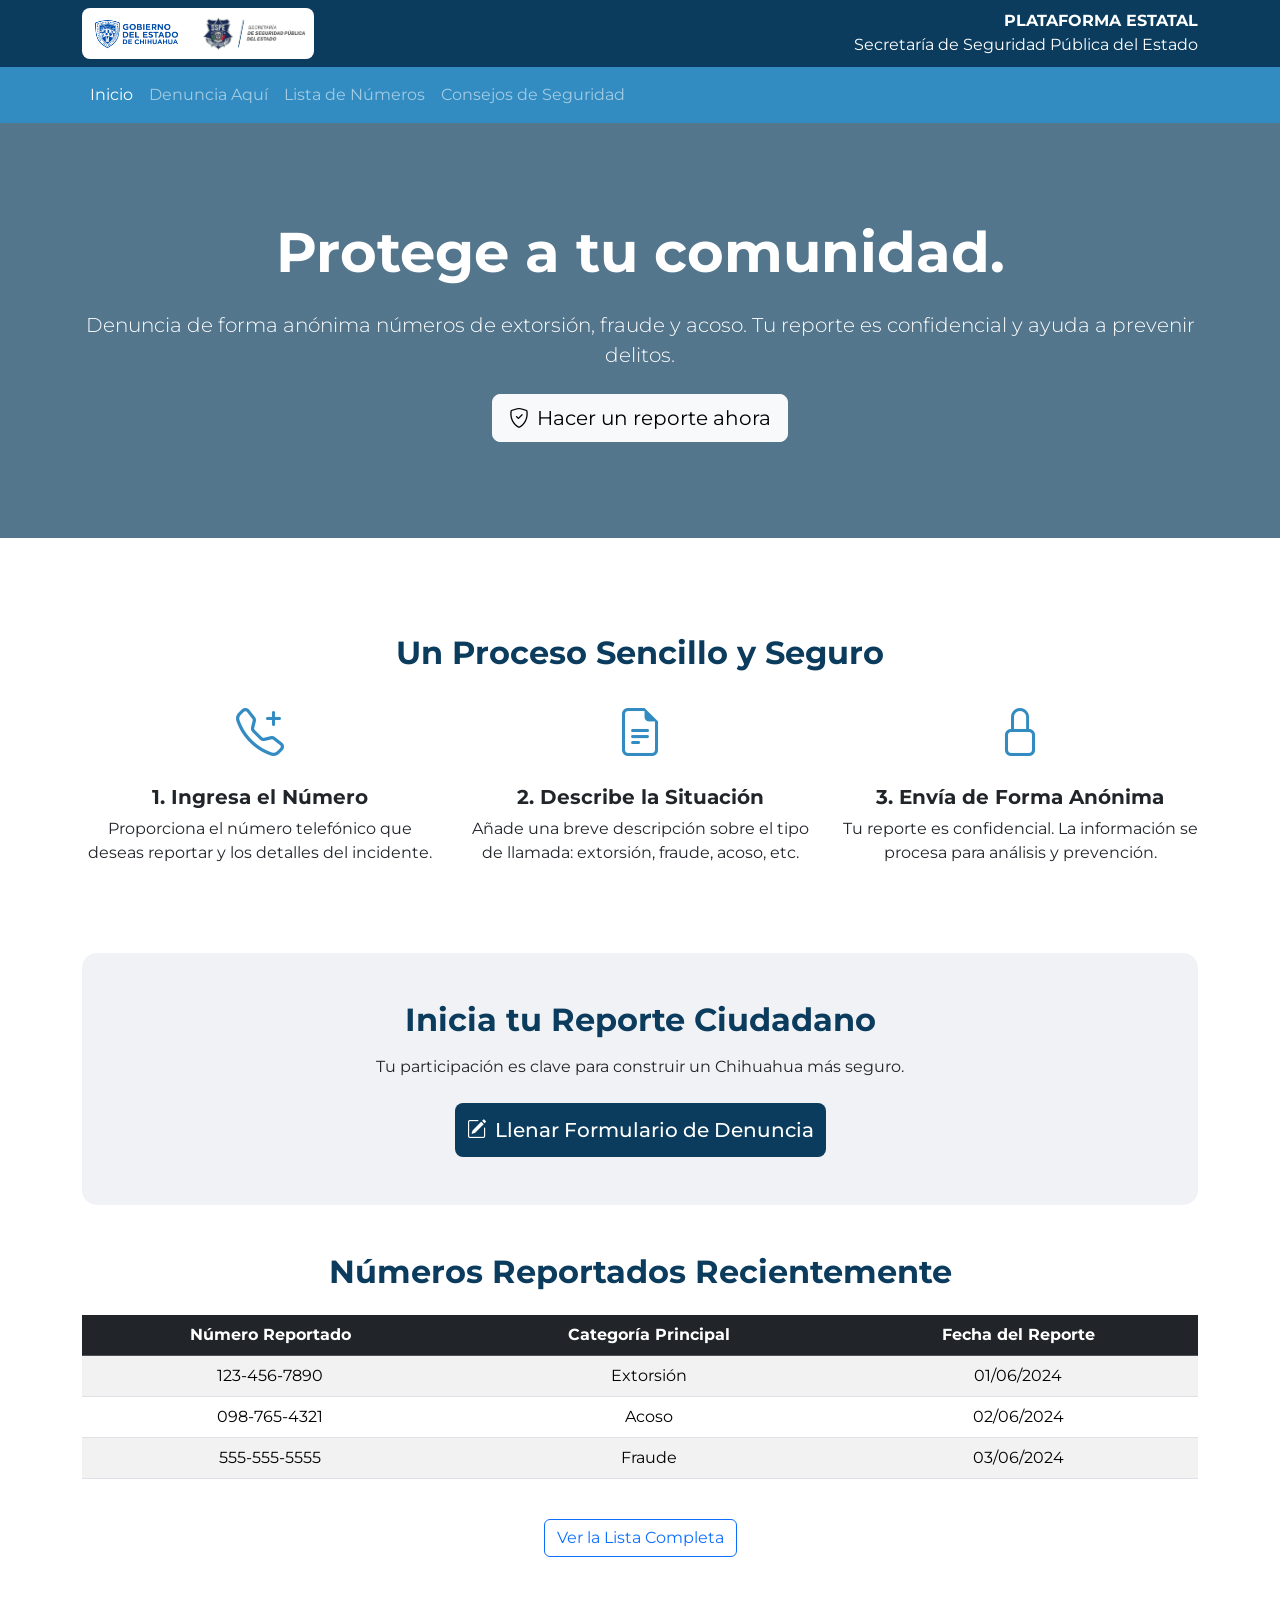
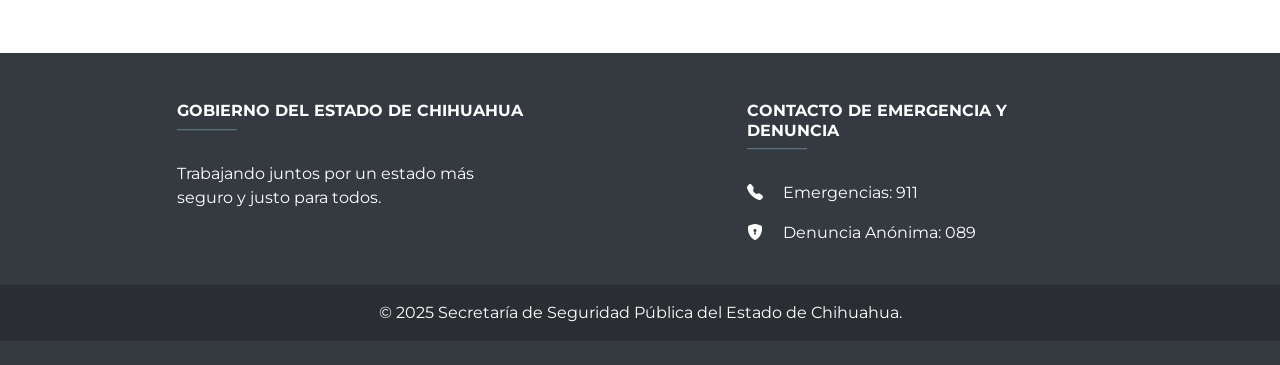
==== front/index.html @ 3df794d0 "Moviendo front end" ====
<!DOCTYPE html>
<html lang="es">
  <head>
    <meta charset="UTF-8" />
    <meta name="viewport" content="width=device-width, initial-scale=1.0" />
    <title>Plataforma de Denuncia Ciudadana | SSPE Chihuahua</title>

    <link href="https://cdn.jsdelivr.net/npm/bootstrap@5.3.3/dist/css/bootstrap.min.css" rel="stylesheet" />
    <link rel="stylesheet" href="https://cdn.jsdelivr.net/npm/bootstrap-icons@1.11.3/font/bootstrap-icons.css" />

    <link href="../css/style.css" rel="stylesheet" />
    <style>
      :root {
        --chihuahua-blue-dark: #0b3c5d;
        --chihuahua-blue-light: #328cc1;
        --chihuahua-gray: #f0f2f5;
        --bs-primary: var(--chihuahua-blue-dark);
        --bs-primary-rgb: 11, 60, 93;
      }

      body {
        font-family: "Montserrat", sans-serif;
        background-color: #fff;
      }

      .header-main {
        background-color: var(--chihuahua-blue-dark);
      }

      .navbar-brand img {
        max-height: 45px;
      }

      .hero-section {
        background-image: linear-gradient(rgba(11, 60, 93, 0.7), rgba(11, 60, 93, 0.7)), url("https://via.placeholder.com/1920x600.png?text=Centro+de+Mando+-+Chihuahua");
        background-size: cover;
        background-position: center;
        color: white;
        padding: 6rem 0;
      }

      .hero-section h1 {
        font-weight: 700;
      }

      .section-title {
        font-weight: 700;
        color: var(--chihuahua-blue-dark);
      }

      .feature-icon {
        font-size: 3rem;
        color: var(--chihuahua-blue-light);
      }

      .table-hover tbody tr:hover {
        background-color: var(--chihuahua-gray);
      }

      .footer-dark {
        background-color: #343a40;
        color: white;
      }

      .modal-header {
        background-color: var(--chihuahua-blue-dark);
        color: white;
      }

      .btn-primary {
        background-color: var(--chihuahua-blue-dark);
        border: none;
      }
      .btn-primary:hover {
        background-color: var(--chihuahua-blue-light);
      }
      .logo-container {
        background-color: white;
        padding: 0.5rem;
        border-radius: 8px;
      }

      .logo-container img {
        max-height: 35px;
      }
    </style>
    <link rel="preconnect" href="https://fonts.googleapis.com" />
    <link rel="preconnect" href="https://fonts.gstatic.com" crossorigin />
    <link href="https://fonts.googleapis.com/css2?family=Montserrat:wght@400;700&display=swap" rel="stylesheet" />
  </head>
  <body>
    <header class="header-main text-white py-2">
      <div class="container d-flex justify-content-between align-items-center">
        <a class="navbar-brand" href="#">
          <div class="logo-container d-flex align-items-center">
            <img src="../images/logo-chihuahua.png" alt="Logo Gobierno del Estado de Chihuahua" class="me-3" />
            <img src="../images/sspe logo.png" alt="Logo SSPE" />
          </div>
        </a>
        <div class="text-end d-none d-lg-block">
          <span class="fw-bold">PLATAFORMA ESTATAL</span><br />
          <span>Secretaría de Seguridad Pública del Estado</span>
        </div>
      </div>
    </header>

    <nav class="navbar navbar-expand-lg navbar-dark" style="background-color: var(--chihuahua-blue-light)">
      <div class="container">
        <button class="navbar-toggler" type="button" data-bs-toggle="collapse" data-bs-target="#navbarNav">
          <span class="navbar-toggler-icon"></span>
        </button>
        <div class="collapse navbar-collapse" id="navbarNav">
          <ul class="navbar-nav me-auto mb-2 mb-lg-0">
            <li class="nav-item"><a class="nav-link active" href="#">Inicio</a></li>
            <li class="nav-item"><a class="nav-link" href="#denuncia">Denuncia Aquí</a></li>
            <li class="nav-item"><a class="nav-link" href="#lista-numeros">Lista de Números</a></li>
            <li class="nav-item"><a class="nav-link" href="../front/consejos.html">Consejos de Seguridad</a></li>
          </ul>
        </div>
      </div>
    </nav>

    <section class="hero-section text-center">
      <div class="container">
        <h1 class="display-4">Protege a tu comunidad.</h1>
        <p class="lead my-4">Denuncia de forma anónima números de extorsión, fraude y acoso. Tu reporte es confidencial y ayuda a prevenir delitos.</p>
        <a href="#denuncia" class="btn btn-light btn-lg"> <i class="bi bi-shield-check me-2"></i>Hacer un reporte ahora </a>
      </div>
    </section>

    <main class="container my-5">
      <section id="como-funciona" class="text-center py-5">
        <h2 class="section-title mb-4">Un Proceso Sencillo y Seguro</h2>
        <div class="row">
          <div class="col-md-4 mb-4">
            <div class="feature-icon mb-3"><i class="bi bi-telephone-plus"></i></div>
            <h5 class="fw-bold">1. Ingresa el Número</h5>
            <p>Proporciona el número telefónico que deseas reportar y los detalles del incidente.</p>
          </div>
          <div class="col-md-4 mb-4">
            <div class="feature-icon mb-3"><i class="bi bi-file-earmark-text"></i></div>
            <h5 class="fw-bold">2. Describe la Situación</h5>
            <p>Añade una breve descripción sobre el tipo de llamada: extorsión, fraude, acoso, etc.</p>
          </div>
          <div class="col-md-4 mb-4">
            <div class="feature-icon mb-3"><i class="bi bi-lock"></i></div>
            <h5 class="fw-bold">3. Envía de Forma Anónima</h5>
            <p>Tu reporte es confidencial. La información se procesa para análisis y prevención.</p>
          </div>
        </div>
      </section>

      <section id="denuncia" class="text-center py-5" style="background-color: var(--chihuahua-gray); border-radius: 15px">
        <h2 class="section-title">Inicia tu Reporte Ciudadano</h2>
        <p class="mt-3 mb-4">Tu participación es clave para construir un Chihuahua más seguro.</p>
        <button type="button" class="btn btn-primary btn-lg" id="btn-iniciar-reporte"><i class="bi bi-pencil-square me-2"></i>Llenar Formulario de Denuncia</button>
      </section>

      <section id="lista-numeros" class="py-5">
        <h2 class="section-title text-center mb-4">Números Reportados Recientemente</h2>
        <div class="table-responsive">
          <table class="table table-hover table-striped text-center">
            <thead class="table-dark">
              <tr>
                <th>Número Reportado</th>
                <th>Categoría Principal</th>
                <th>Fecha del Reporte</th>
              </tr>
            </thead>
            <tbody>
              <tr>
                <td>123-456-7890</td>
                <td>Extorsión</td>
                <td>01/06/2024</td>
              </tr>
              <tr>
                <td>098-765-4321</td>
                <td>Acoso</td>
                <td>02/06/2024</td>
              </tr>
              <tr>
                <td>555-555-5555</td>
                <td>Fraude</td>
                <td>03/06/2024</td>
              </tr>
            </tbody>
          </table>
        </div>
        <div class="text-center mt-4">
          <a href="../front/incidencias.html" class="btn btn-outline-primary">Ver la Lista Completa</a>
        </div>
      </section>
    </main>

    <div class="modal fade" id="adminReporteModal" tabindex="-1" aria-labelledby="adminWizardModalLabel" aria-hidden="true">
      <div class="modal-dialog modal-dialog-centered modal-lg">
        <div class="modal-content">
          <div class="modal-header">
            <div>
              <h5 class="modal-title" id="adminWizardModalLabel">Registro de Reporte</h5>
              <p class="mb-0 small">Completa los pasos para registrar un reporte.</p>
            </div>
            <button type="button" class="btn-close btn-close-white" data-bs-dismiss="modal" aria-label="Cerrar"></button>
          </div>

          <div class="modal-body">
            <!-- Parte 1 -->
            <form id="wizardForm">
              <div id="step1">
                <h6 class="mb-3">Datos Generales</h6>
                <div class="row">
                  <div class="col-md-6 mb-3">
                    <label for="nombre" class="form-label">Nombre</label>
                    <input type="text" class="form-control" id="nombre" required />
                  </div>
                  <div class="col-md-3 mb-3">
                    <label for="edad" class="form-label">Edad</label>
                    <input type="number" class="form-control" id="edad" min="1" max="100" />
                  </div>
                  <div class="col-md-3 mb-3">
                    <label for="sexo" class="form-label">Sexo</label>
                    <select id="sexo" class="form-select">
                      <option selected disabled>Seleccionar...</option>
                      <option>Hombre</option>
                      <option>Mujer</option>
                      <option>Otro</option>
                    </select>
                  </div>
                </div>

                <div class="row">
                  <div class="col-md-6 mb-3">
                    <label for="numero" class="form-label">Número</label>
                    <input type="tel" class="form-control" id="numero" placeholder="614 123 4567" />
                  </div>
                  <div class="col-md-6 mb-3">
                    <label for="correo" class="form-label">Correo</label>
                    <input type="email" class="form-control" id="correo" placeholder="ejemplo@correo.com" />
                  </div>
                </div>

                <div class="row">
                  <div class="col-md-6 mb-3">
                    <label for="municipio" class="form-label">Municipio</label>
                    <select class="form-select" id="municipio">
                      <option selected disabled>Seleccionar...</option>
                      <option>Aldama</option>
                      <option>Chihuahua</option>
                      <option>Parral</option>
                      <option>Delicias</option>
                      <option>Juárez</option>
                      <option>Camargo</option>
                      <option>Cuauhtémoc</option>
                    </select>
                  </div>
                  <div class="col-md-6 mb-3">
                    <label for="entidadForanea" class="form-label">Entidad Foránea <span class="text-muted small">(Opcional)</span></label>
                    <input type="text" class="form-control" id="entidadForanea" value="Chihuahua" />
                  </div>
                </div>
              </div>

              <!-- Parte 2  -->
              <div id="step2" style="display: none">
                <h6 class="mb-3">Gestión de Reporte</h6>
                <div class="row">
                  <div class="col-md-6 mb-3">
                    <label for="adminNumero" class="form-label">Número reportado</label>
                    <input type="tel" class="form-control" id="adminNumero" value="614 123 4567" />
                  </div>
                </div>

                <div class="row">
                  <div class="col-md-6 mb-3">
                    <label for="adminCategoria" class="form-label">Categoría</label>
                    <select class="form-select" id="adminCategoria">
                      <option>Extorsión</option>
                      <option>Fraude</option>
                    </select>
                  </div>
                  <div class="col-md-6 mb-3">
                    <label for="adminMedioContacto" class="form-label">Medio de contacto</label>
                    <select class="form-select" id="adminMedioContacto">
                      <option value="llamada">Llamada</option>
                      <option value="otro">Otro</option>
                    </select>
                  </div>
                  <div id="otroMedioContainer" class="mb-3" style="display: none">
                    <label for="otroMedio" class="form-label">Especificar otro medio</label>
                    <input type="text" id="otroMedio" class="form-control" placeholder="Escribe el medio de contacto" />
                  </div>
                </div>

                <div class="mb-3">
                  <label for="adminDescripcion" class="form-label">Descripción</label>
                  <textarea class="form-control" id="adminDescripcion" rows="3"></textarea>
                </div>

                <div class="row">
                  <div class="col-md-6 mb-3">
                    <label for="adminSupuestoGenero" class="form-label">Supuesto Genero (Opcional)</label>
                    <select id="adminSupuestoGenero" class="form-select">
                      <option>Seleccionar...</option>
                      <option>Hombre</option>
                      <option>Mujer</option>
                      <option>Otro</option>
                    </select>
                  </div>
                  <div class="col-md-6 mb-3">
                    <label for="adminSupuestoNombre" class="form-label">Supuesto Nombre (Opcional)</label>
                    <input type="text" class="form-control" id="adminSupuestoNombre" />
                  </div>
                  <div class="col-md-6 mb-3">
                    <label for="adminSupuestoTrabajo" class="form-label">Supuesto Trabajo (Opcional)</label>
                    <input type="text" class="form-control" id="adminSupuestoTrabajo" />
                  </div>
                </div>

                <fieldset class="form-section">
                  <legend>Información de Destino (Fraudes)</legend>
                  <div class="row">
                    <div class="col-md-12 mb-3">
                      <label for="adminTipoDestino" class="form-label">Tipo de Destino</label>
                      <select class="form-select" id="adminTipoDestino">
                        <option selected disabled>Seleccionar...</option>
                        <option>Tarjeta</option>
                        <option>Ubicación</option>
                      </select>
                    </div>
                  </div>

                  <div id="tarjetaContainer" style="display: none">
                    <div class="mb-3">
                      <label for="adminNumeroTarjeta" class="form-label">Número de Tarjeta (16 dígitos)</label>
                      <input type="text" class="form-control" id="adminNumeroTarjeta" inputmode="numeric" maxlength="16" placeholder="Solo números" />
                    </div>
                  </div>

                  <div id="ubicacionContainer" style="display: none">
                    <div class="mb-3">
                      <label for="adminDireccion" class="form-label">Dirección o Ubicación</label>
                      <textarea class="form-control" id="adminDireccion" rows="2" placeholder="Ubicación"></textarea>
                    </div>
                  </div>
                </fieldset>
              </div>

              <div class="modal-footer">
                <button type="button" id="prevBtn" class="btn btn-secondary" style="display: none">Atrás</button>
                <button type="button" id="nextBtn" class="btn btn-light">Siguiente</button>
                <button type="submit" id="saveBtn" class="btn btn-light" style="display: none">Guardar Cambios</button>
              </div>
            </form>
          </div>
        </div>
      </div>
    </div>

    <footer class="footer-dark pt-5 pb-4">
      <div class="container text-center text-md-start">
        <div class="row">
          <div class="col-md-6 col-lg-4 mx-auto mb-4">
            <h6 class="text-uppercase fw-bold">Gobierno del Estado de Chihuahua</h6>
            <hr class="mb-4 mt-0 d-inline-block mx-auto" style="width: 60px; background-color: var(--chihuahua-blue-light); height: 2px" />
            <p>Trabajando juntos por un estado más seguro y justo para todos.</p>
          </div>
          <div class="col-md-6 col-lg-4 mx-auto mb-4">
            <h6 class="text-uppercase fw-bold">Contacto de Emergencia y Denuncia</h6>
            <hr class="mb-4 mt-0 d-inline-block mx-auto" style="width: 60px; background-color: var(--chihuahua-blue-light); height: 2px" />
            <p><i class="bi bi-telephone-fill me-3"></i> Emergencias: 911</p>
            <p><i class="bi bi-shield-lock-fill me-3"></i> Denuncia Anónima: 089</p>
          </div>
        </div>
      </div>
      <div class="text-center p-3" style="background-color: rgba(0, 0, 0, 0.2)">© 2025 Secretaría de Seguridad Pública del Estado de Chihuahua.</div>
    </footer>

    <script src="https://cdn.jsdelivr.net/npm/bootstrap@5.3.3/dist/js/bootstrap.bundle.min.js"></script>

    <script src="../js/index.js"></script>
    <script src="../js/modal.js"></script>
  </body>
</html>
---- css/style.css ----
/* Estilos para el contenedor principal del carrusel */
.carousel-custom {
  background-color: #0d6efd; /* Fondo azul de Bootstrap */
  color: white; /* Color de texto blanco para contraste */
  border-radius: 15px; /* Esquinas redondeadas */
  overflow: hidden; /* Asegura que el contenido interno respete los bordes redondeados */
  padding-bottom: 30px; /* Espacio extra en la parte inferior para los indicadores */
}

/* Estilos para los indicadores (los botones de abajo) */
.carousel-custom .carousel-indicators button {
  width: 12px; /* Ancho del círculo */
  height: 12px; /* Alto del círculo */
  border-radius: 100%; /* Esto los hace perfectamente circulares */
  background-color: #ffffff; /* Color de los indicadores inactivos */
  border: none; /* Quita el borde por defecto */
  margin: 0 5px; /* Espacio entre los indicadores */
}

/* Estilo para el indicador del slide activo */
.carousel-custom .carousel-indicators .active {
  background-color: #f8f9fa; /* Un color ligeramente diferente para el activo si se desea */
}

/* Login y registro */

.form-container {
  background-color: #ffffff;
  border-radius: 1rem; /* Bordes redondeados como en tu diseño */
  box-shadow: 0 4px 12px rgba(0, 0, 0, 0.1);
  max-width: 450px;
  width: 100%;
}
.btn-primary {
  /* Aseguramos que el botón tenga el color azul de tus imágenes */
  background-color: #0d6efd;
  border-color: #0d6efd;
  padding: 0.75rem;
  font-weight: 500;
}

.login-card {
  background-color: #003676;
  border-radius: 30px;
  color: white;
  padding: 2.5rem;
  width: 100%;
  max-width: 450px;
  box-shadow: 0 10px 30px rgba(0, 0, 0, 0.2);
}

.login-card .form-label {
  color: #cdd3da;
  font-weight: 500;
}

.login-card .form-control {
  background-color: rgba(255, 255, 255, 0.1);
  border: 1px solid rgba(255, 255, 255, 0.2);
  color: white;
  border-radius: 12px;
  padding: 0.75rem 1rem;
  font-size: 1rem;
}

.login-card .form-control::placeholder {
  color: #aab2bd;
}

.login-card .form-control:focus {
  background-color: rgba(255, 255, 255, 0.2);
  color: white;
  border-color: #007bff;
  box-shadow: 0 0 0 0.25rem rgba(0, 123, 255, 0.25);
}

.login-card .btn-login {
  background-color: #007bff;
  color: white;
  border: none;
  border-radius: 12px;
  padding: 0.8rem;
  font-weight: bold;
  font-size: 1.1rem;
  transition: background-color 0.2s ease-in-out;
}

.login-card .btn-login:hover {
  background-color: #0056b3;
}

/* MODAL */

/* Contenedor principal del modal (el marco) */
.modal-content {
  background-color: #0d2a4f; /* Azul oscuro */
  color: white; /* Texto blanco para la cabecera/pie */
  border-radius: 15px;
  border: none;
}

/* Área del formulario (cuerpo del modal) */
.modal-body {
  background-color: #eaf2f8; /* Azul claro */
  color: #212529; /* Texto oscuro para los labels */
}

/* Campos del formulario (inputs, selects, textareas) */
.form-control,
.form-select {
  background-color: #ffffff; /* Fondo siempre blanco para máximo contraste */
  border: 1px solid #ced4da;
}

/* Cabecera y Pie del Modal */
.modal-header,
.modal-footer {
  border: none; /* Quitamos las líneas divisorias */
}

/* Cambiamos el color del botón principal para que contraste con el fondo oscuro */
.modal-footer .btn-light {
  font-weight: bold;
}

/* Estilos específicos para el panel de admin */
@media (min-width: 768px) {
  .sidebar-fixed {
    height: 100vh;
  }
}

/* Estilos para la tabla de incidencias */
.section-header {
  background-color: #003e7e; /* azul institucional oscuro */
  color: white;
  padding: 1rem;
  text-align: center;
  border-radius: 0.25rem 0.25rem 0 0;
}

.reportes-card {
  border: 1px solid #dcdcdc;
  border-radius: 0.5rem;
  overflow: hidden;
  box-shadow: 0 2px 6px rgba(0, 0, 0, 0.1);
  margin-bottom: 2rem;
  background: white;
}

.reportes-card .table thead th {
  background-color: #005bbb; /* un tono azul más claro */
  color: white;
  border: none;
}

.reportes-card .table tbody tr:nth-child(even) {
  background-color: #fafafa;
}

.reportes-card .table tbody td,
.reportes-card .table tbody th {
  border: none;
}

.reportes-card .table td,
.reportes-card .table th {
  vertical-align: middle;
}

.reportes-card .card-footer {
  background-color: #f0f0f0;
  padding: 0.75rem 1rem;
  text-align: right;
  font-size: 0.9rem;
  color: #666;
}
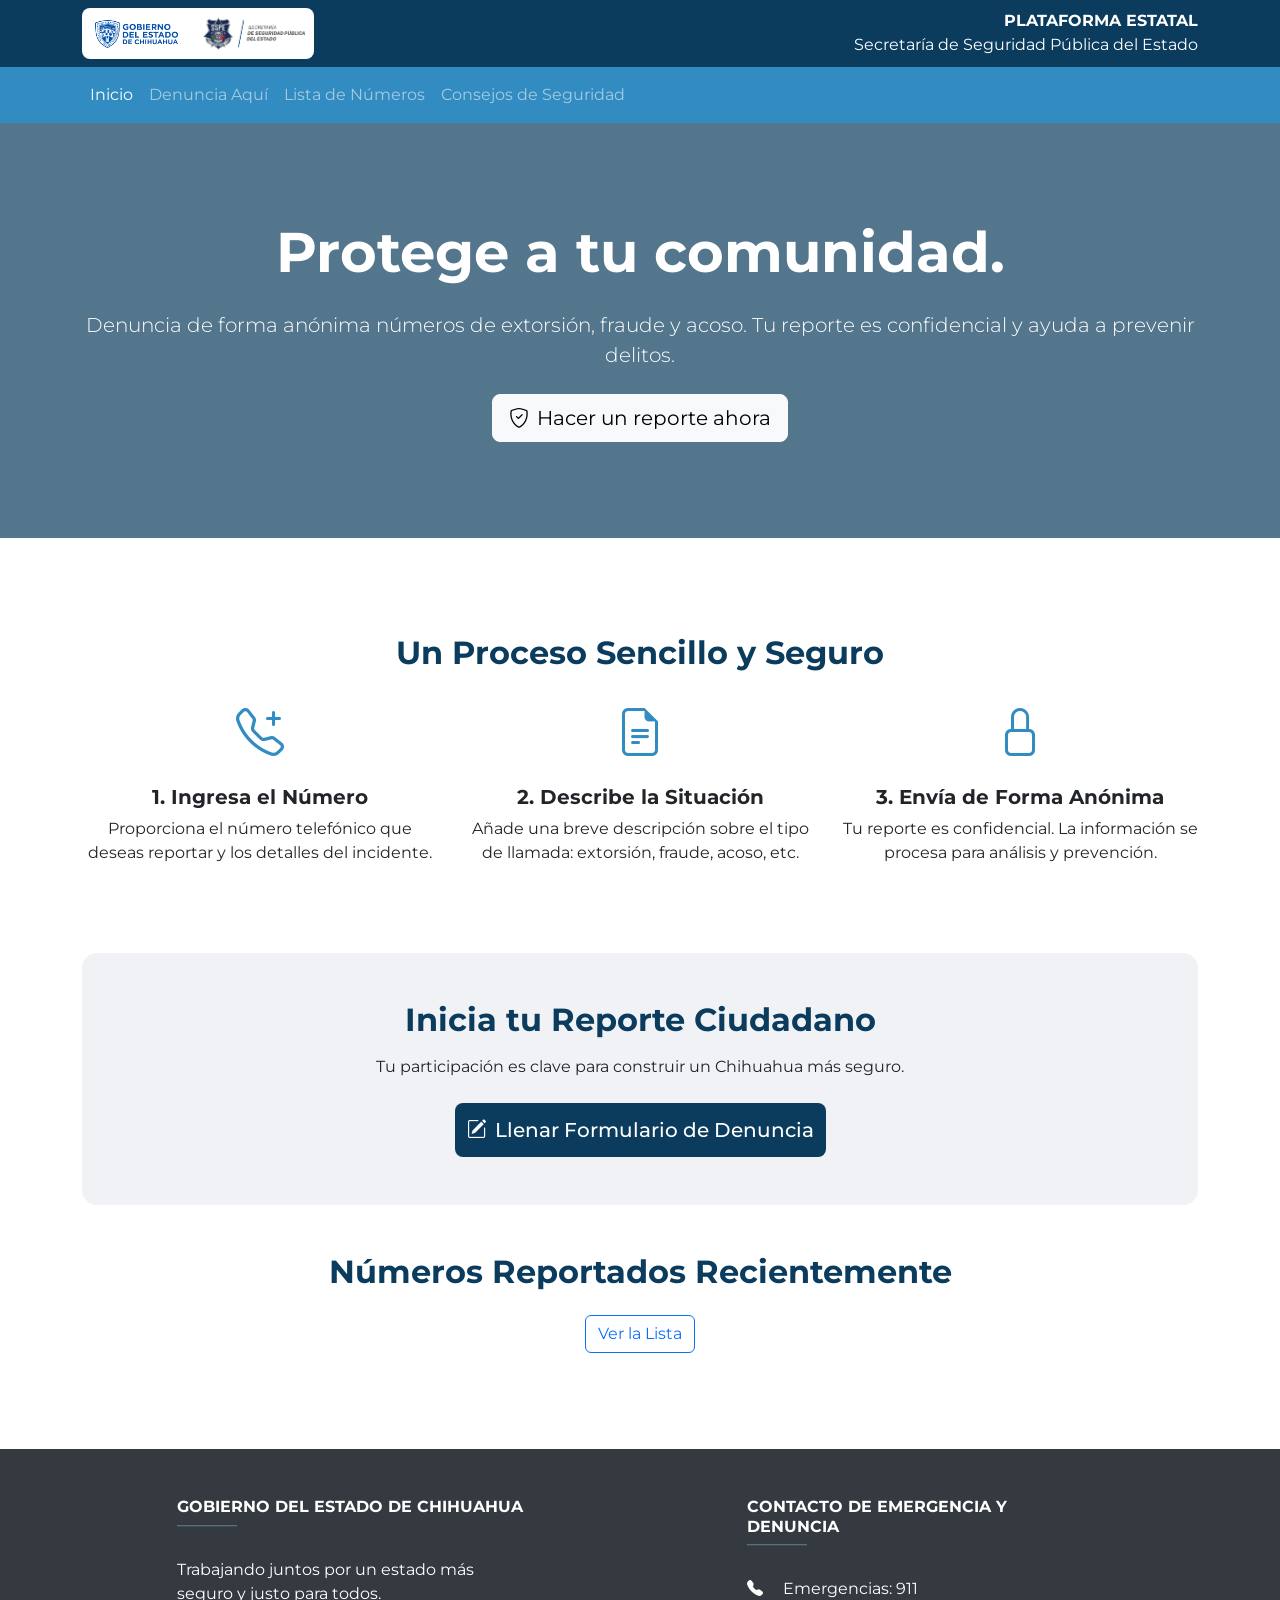
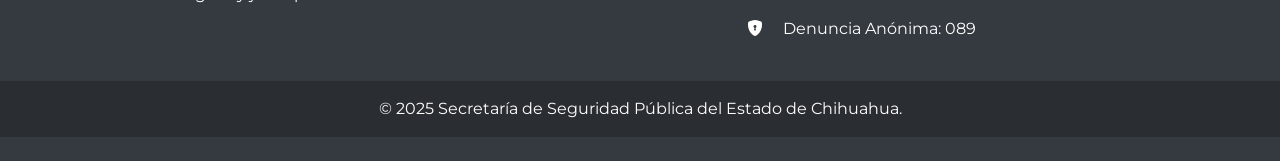
==== commit ecd2a7f7: "final" ====
--- a/front/index.html
+++ b/front/index.html
@@ -158,36 +158,8 @@
 
       <section id="lista-numeros" class="py-5">
         <h2 class="section-title text-center mb-4">Números Reportados Recientemente</h2>
-        <div class="table-responsive">
-          <table class="table table-hover table-striped text-center">
-            <thead class="table-dark">
-              <tr>
-                <th>Número Reportado</th>
-                <th>Categoría Principal</th>
-                <th>Fecha del Reporte</th>
-              </tr>
-            </thead>
-            <tbody>
-              <tr>
-                <td>123-456-7890</td>
-                <td>Extorsión</td>
-                <td>01/06/2024</td>
-              </tr>
-              <tr>
-                <td>098-765-4321</td>
-                <td>Acoso</td>
-                <td>02/06/2024</td>
-              </tr>
-              <tr>
-                <td>555-555-5555</td>
-                <td>Fraude</td>
-                <td>03/06/2024</td>
-              </tr>
-            </tbody>
-          </table>
-        </div>
         <div class="text-center mt-4">
-          <a href="../front/incidencias.html" class="btn btn-outline-primary">Ver la Lista Completa</a>
+          <a href="../front/incidencias.html" class="btn btn-outline-primary">Ver la Lista</a>
         </div>
       </section>
     </main>
@@ -211,7 +183,7 @@
                 <div class="row">
                   <div class="col-md-6 mb-3">
                     <label for="nombre" class="form-label">Nombre</label>
-                    <input type="text" class="form-control" id="nombre" required />
+                    <input type="text" class="form-control" id="nombre" required minlength="3" />
                   </div>
                   <div class="col-md-3 mb-3">
                     <label for="edad" class="form-label">Edad</label>
@@ -221,9 +193,9 @@
                     <label for="sexo" class="form-label">Sexo</label>
                     <select id="sexo" class="form-select">
                       <option selected disabled>Seleccionar...</option>
-                      <option>Hombre</option>
-                      <option>Mujer</option>
-                      <option>Otro</option>
+                      <option value="Masculino">Masculino</option>
+                      <option value="Femenino">Femenino</option>
+                      <option value="otro">Otro</option>
                     </select>
                   </div>
                 </div>
@@ -244,13 +216,75 @@
                     <label for="municipio" class="form-label">Municipio</label>
                     <select class="form-select" id="municipio">
                       <option selected disabled>Seleccionar...</option>
-                      <option>Aldama</option>
-                      <option>Chihuahua</option>
-                      <option>Parral</option>
-                      <option>Delicias</option>
-                      <option>Juárez</option>
-                      <option>Camargo</option>
-                      <option>Cuauhtémoc</option>
+                      <option selected>Seleccionar...</option>
+                      <option value="Ahumada">Ahumada</option>
+                      <option value="Aldama">Aldama</option>
+                      <option value="Allende">Allende</option>
+                      <option value="Aquiles Serdán">Aquiles Serdán</option>
+                      <option value="Ascensión">Ascensión</option>
+                      <option value="Bachíniva">Bachíniva</option>
+                      <option value="Balleza">Balleza</option>
+                      <option value="Batopilas de Manuel Gómez Morín">Batopilas de Manuel Gómez Morín</option>
+                      <option value="Bocoyna">Bocoyna</option>
+                      <option value="Buenaventura">Buenaventura</option>
+                      <option value="Camargo">Camargo</option>
+                      <option value="Carichí">Carichí</option>
+                      <option value="Casas Grandes">Casas Grandes</option>
+                      <option value="Chihuahua">Chihuahua</option>
+                      <option value="Chínipas">Chínipas</option>
+                      <option value="Coronado">Coronado</option>
+                      <option value="Coyame del Sotol">Coyame del Sotol</option>
+                      <option value="Cuauhtémoc">Cuauhtémoc</option>
+                      <option value="Cusihuiriachi">Cusihuiriachi</option>
+                      <option value="Delicias">Delicias</option>
+                      <option value="Dr. Belisario Domínguez">Dr. Belisario Domínguez</option>
+                      <option value="El Tule">El Tule</option>
+                      <option value="Galeana">Galeana</option>
+                      <option value="Gómez Farías">Gómez Farías</option>
+                      <option value="Gran Morelos">Gran Morelos</option>
+                      <option value="Guachochi">Guachochi</option>
+                      <option value="Guadalupe">Guadalupe</option>
+                      <option value="Guadalupe y Calvo">Guadalupe y Calvo</option>
+                      <option value="Guazapares">Guazapares</option>
+                      <option value="Guerrero">Guerrero</option>
+                      <option value="Hidalgo del Parral">Hidalgo del Parral</option>
+                      <option value="Huejotitán">Huejotitán</option>
+                      <option value="Ignacio Zaragoza">Ignacio Zaragoza</option>
+                      <option value="Janos">Janos</option>
+                      <option value="Jiménez">Jiménez</option>
+                      <option value="Juárez">Juárez</option>
+                      <option value="Julimes">Julimes</option>
+                      <option value="La Cruz">La Cruz</option>
+                      <option value="López">López</option>
+                      <option value="Madera">Madera</option>
+                      <option value="Maguarichi">Maguarichi</option>
+                      <option value="Manuel Benavides">Manuel Benavides</option>
+                      <option value="Matachí">Matachí</option>
+                      <option value="Matamoros">Matamoros</option>
+                      <option value="Meoqui">Meoqui</option>
+                      <option value="Morelos">Morelos</option>
+                      <option value="Moris">Moris</option>
+                      <option value="Namiquipa">Namiquipa</option>
+                      <option value="Nonoava">Nonoava</option>
+                      <option value="Nuevo Casas Grandes">Nuevo Casas Grandes</option>
+                      <option value="Ocampo">Ocampo</option>
+                      <option value="Ojinaga">Ojinaga</option>
+                      <option value="Praxedis G. Guerrero">Praxedis G. Guerrero</option>
+                      <option value="Riva Palacio">Riva Palacio</option>
+                      <option value="Rosales">Rosales</option>
+                      <option value="Rosario">Rosario</option>
+                      <option value="San Francisco de Borja">San Francisco de Borja</option>
+                      <option value="San Francisco de Conchos">San Francisco de Conchos</option>
+                      <option value="San Francisco del Oro">San Francisco del Oro</option>
+                      <option value="Santa Bárbara">Santa Bárbara</option>
+                      <option value="Santa Isabel">Santa Isabel</option>
+                      <option value="Satevó">Satevó</option>
+                      <option value="Saucillo">Saucillo</option>
+                      <option value="Temósachic">Temósachic</option>
+                      <option value="Urique">Urique</option>
+                      <option value="Uruachi">Uruachi</option>
+                      <option value="Valle de Zaragoza">Valle de Zaragoza</option>
+                      <option value="otro">Otro</option>
                     </select>
                   </div>
                   <div class="col-md-6 mb-3">
@@ -266,7 +300,7 @@
                 <div class="row">
                   <div class="col-md-6 mb-3">
                     <label for="adminNumero" class="form-label">Número reportado</label>
-                    <input type="tel" class="form-control" id="adminNumero" value="614 123 4567" />
+                    <input type="tel" class="form-control" id="adminNumero" required maxlength="10" placeholder="10 dígitos" />
                   </div>
                 </div>
 
@@ -276,12 +310,15 @@
                     <select class="form-select" id="adminCategoria">
                       <option>Extorsión</option>
                       <option>Fraude</option>
+                      <option>Acoso</option>
                     </select>
                   </div>
                   <div class="col-md-6 mb-3">
                     <label for="adminMedioContacto" class="form-label">Medio de contacto</label>
                     <select class="form-select" id="adminMedioContacto">
                       <option value="llamada">Llamada</option>
+                      <option value="mensaje">Mensaje de texto</option>
+                      <option value="whatsapp">WhatsApp</option>
                       <option value="otro">Otro</option>
                     </select>
                   </div>
@@ -301,9 +338,9 @@
                     <label for="adminSupuestoGenero" class="form-label">Supuesto Genero (Opcional)</label>
                     <select id="adminSupuestoGenero" class="form-select">
                       <option>Seleccionar...</option>
-                      <option>Hombre</option>
-                      <option>Mujer</option>
-                      <option>Otro</option>
+                      <option value="Masculino">Masculino</option>
+                      <option value="Femenino">Femenino</option>
+                      <option value="Otro">Otro</option>
                     </select>
                   </div>
                   <div class="col-md-6 mb-3">
@@ -323,8 +360,8 @@
                       <label for="adminTipoDestino" class="form-label">Tipo de Destino</label>
                       <select class="form-select" id="adminTipoDestino">
                         <option selected disabled>Seleccionar...</option>
-                        <option>Tarjeta</option>
-                        <option>Ubicación</option>
+                        <option value="Tarjeta">Tarjeta</option>
+                        <option value="Ubicacion">Ubicación</option>
                       </select>
                     </div>
                   </div>
@@ -375,9 +412,8 @@
       <div class="text-center p-3" style="background-color: rgba(0, 0, 0, 0.2)">© 2025 Secretaría de Seguridad Pública del Estado de Chihuahua.</div>
     </footer>
 
+    <script src="../js/config.js"></script>
     <script src="https://cdn.jsdelivr.net/npm/bootstrap@5.3.3/dist/js/bootstrap.bundle.min.js"></script>
-
     <script src="../js/index.js"></script>
-    <script src="../js/modal.js"></script>
   </body>
 </html>
